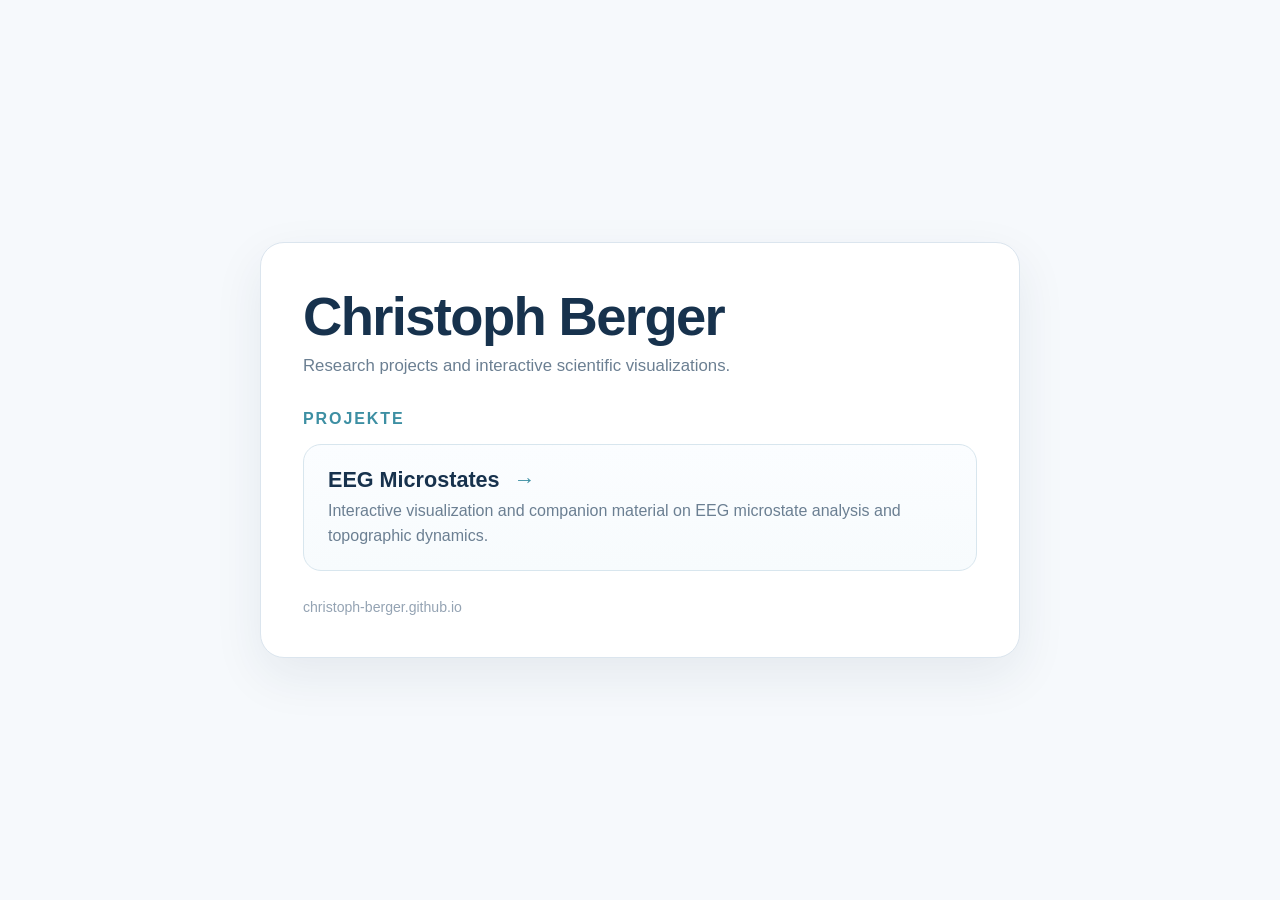
==== index.html @ 194c471e "Create index.html" ====
<!doctype html>
<html lang="de">
<head>
  <meta charset="utf-8">
  <meta name="viewport" content="width=device-width, initial-scale=1">
  <title>Christoph Berger</title>
  <meta name="description" content="Projects by Christoph Berger">
  <style>
    :root{
      font-family: Inter, Arial, sans-serif;
      color:#17324d;
      background:#f6f9fc;
    }
    *{box-sizing:border-box}
    body{
      margin:0;
      min-height:100vh;
      display:grid;
      place-items:center;
      padding:32px;
    }
    main{
      width:min(760px,100%);
      background:#ffffff;
      border:1px solid #dbe5ee;
      border-radius:24px;
      padding:42px;
      box-shadow:0 18px 50px rgba(23,50,77,.08);
    }
    h1{
      margin:0 0 8px;
      font-size:clamp(2rem,5vw,3.4rem);
      letter-spacing:-.03em;
    }
    .sub{
      margin:0 0 34px;
      color:#6b7f92;
      font-size:1.05rem;
    }
    h2{
      margin:0 0 16px;
      font-size:1rem;
      text-transform:uppercase;
      letter-spacing:.12em;
      color:#3d8fa3;
    }
    .project{
      display:block;
      text-decoration:none;
      color:inherit;
      border:1px solid #d8e6ee;
      border-radius:18px;
      padding:22px 24px;
      transition:.18s ease;
      background:linear-gradient(180deg,#fbfdff,#f7fbfd);
    }
    .project:hover{
      transform:translateY(-2px);
      border-color:#84bdca;
      box-shadow:0 10px 24px rgba(61,143,163,.12);
    }
    .project-title{
      font-size:1.35rem;
      font-weight:700;
      margin-bottom:6px;
    }
    .project-text{
      color:#6b7f92;
      line-height:1.55;
    }
    .arrow{
      display:inline-block;
      margin-left:8px;
      color:#3d8fa3;
    }
    footer{
      margin-top:28px;
      color:#94a3b3;
      font-size:.88rem;
    }
  </style>
</head>
<body>
  <main>
    <h1>Christoph Berger</h1>
    <p class="sub">Research projects and interactive scientific visualizations.</p>

    <h2>Projekte</h2>

    <a class="project" href="./microstates/">
      <div class="project-title">EEG Microstates <span class="arrow">→</span></div>
      <div class="project-text">
        Interactive visualization and companion material on EEG microstate analysis
        and topographic dynamics.
      </div>
    </a>

    <footer>christoph-berger.github.io</footer>
  </main>
</body>
</html>
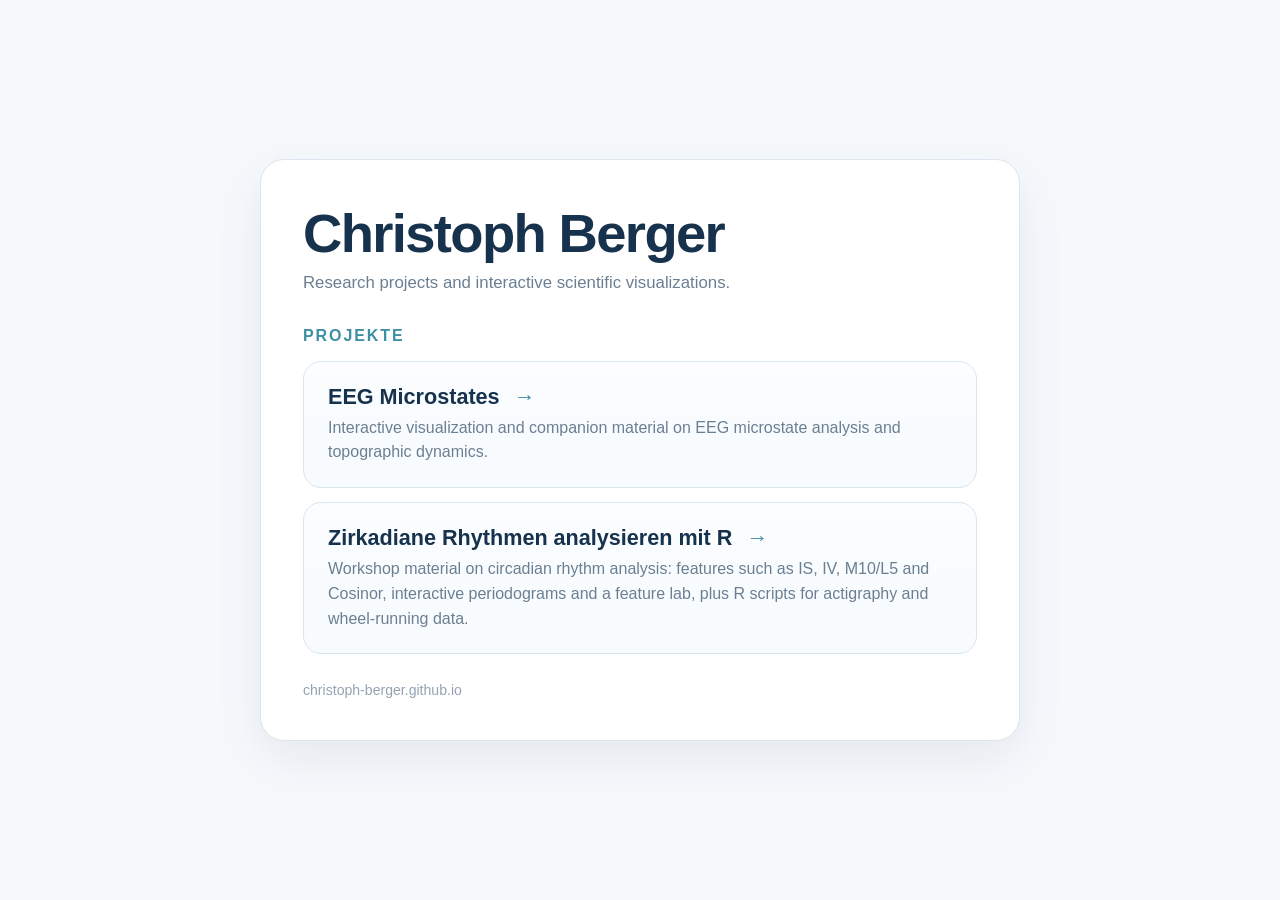
==== commit 39324a41: "Update index.html" ====
--- a/index.html
+++ b/index.html
@@ -54,6 +54,9 @@
       transition:.18s ease;
       background:linear-gradient(180deg,#fbfdff,#f7fbfd);
     }
+    .project + .project{
+      margin-top:14px;
+    }
     .project:hover{
       transform:translateY(-2px);
       border-color:#84bdca;
@@ -95,6 +98,15 @@
       </div>
     </a>
 
+    <a class="project" href="./circadian-workshop/">
+      <div class="project-title">Zirkadiane Rhythmen analysieren mit R <span class="arrow">→</span></div>
+      <div class="project-text">
+        Workshop material on circadian rhythm analysis: features such as IS, IV, M10/L5 and
+        Cosinor, interactive periodograms and a feature lab, plus R scripts for actigraphy
+        and wheel-running data.
+      </div>
+    </a>
+
     <footer>christoph-berger.github.io</footer>
   </main>
 </body>
